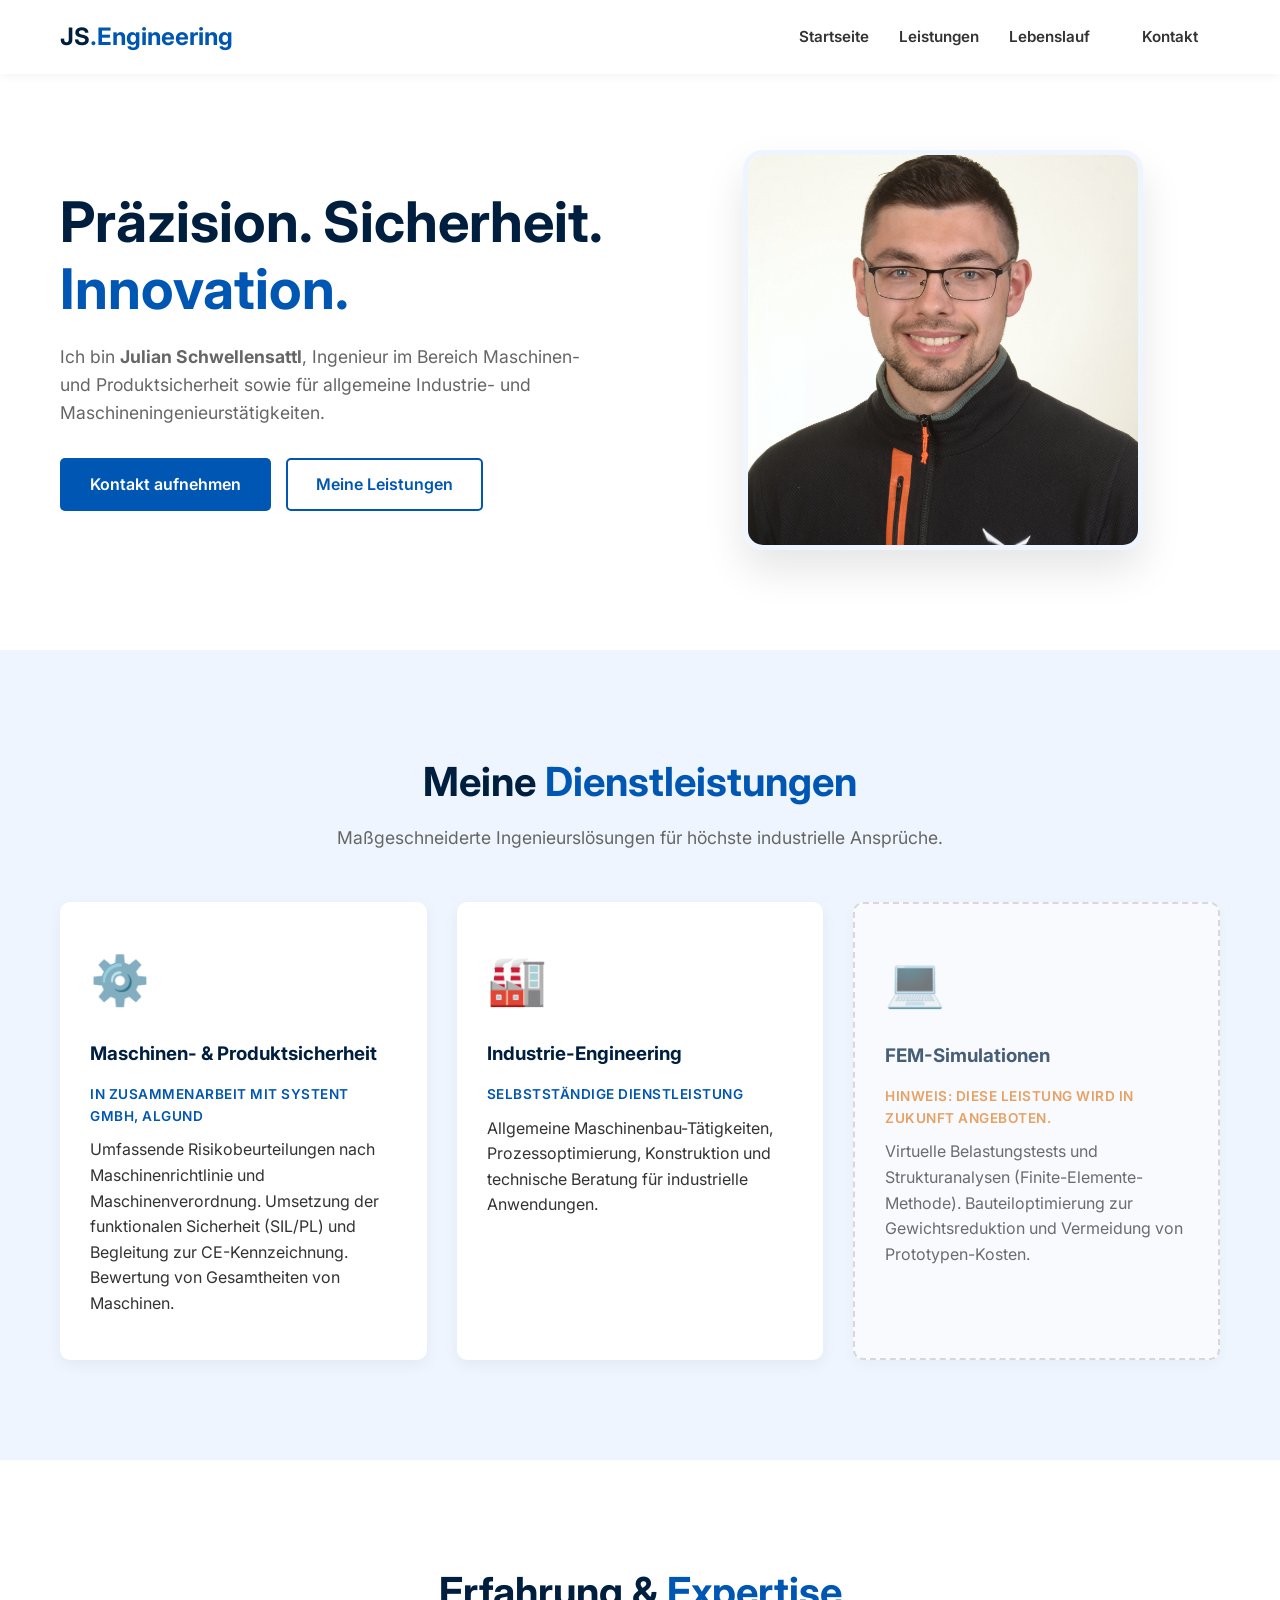
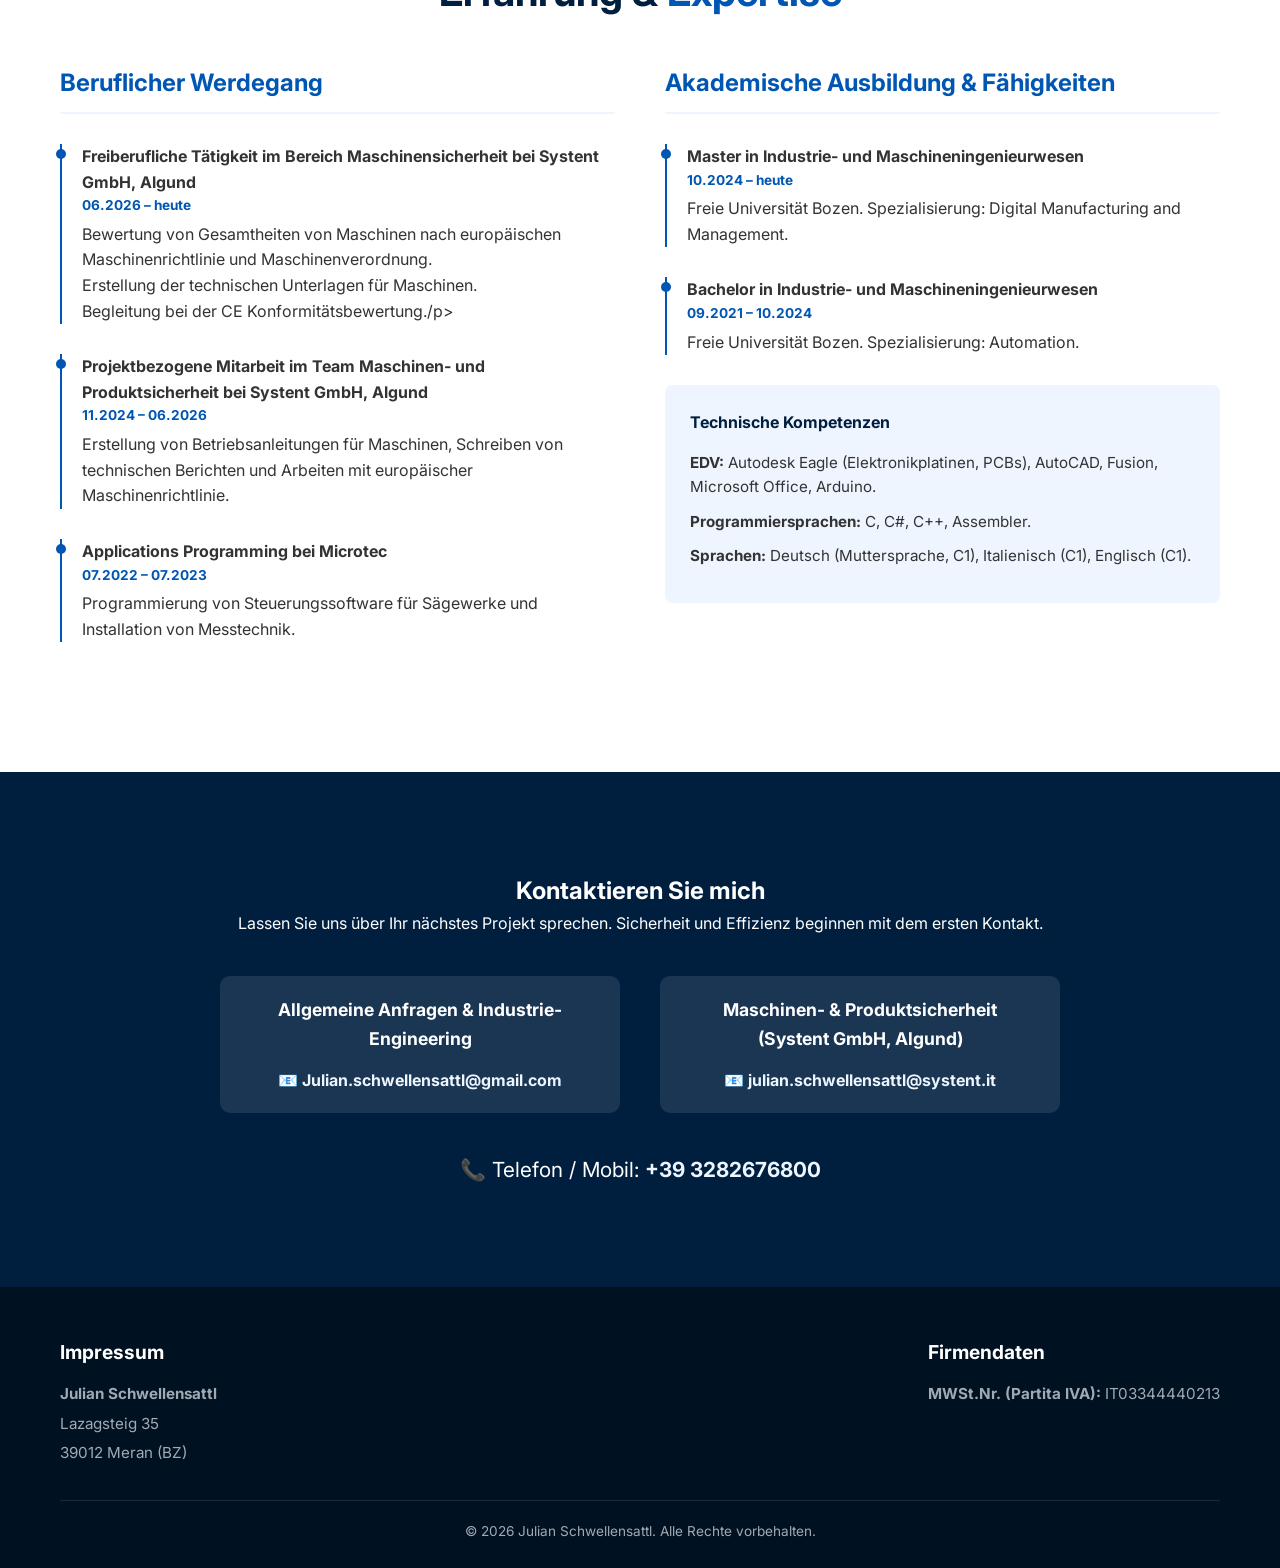
==== index.html @ 4b5c2caf "Update index.html" ====
<!DOCTYPE html>
<html lang="de">
<head>
    <meta charset="UTF-8">
    <meta name="viewport" content="width=device-width, initial-scale=1.0">
    
    <title>Julian Schwellensattl | Ingenieurbüro für Maschinensicherheit in Südtirol</title>
    <meta name="description" content="Freiberuflicher Ingenieur in Meran, Südtirol. Spezialisiert auf Maschinen- & Produktsicherheit, CE-Kennzeichnung, Risikobeurteilungen und Industrie-Engineering.">
    <meta name="keywords" content="Ingenieur, Maschinensicherheit, Produktsicherheit, CE-Kennzeichnung, Risikobeurteilung, Industrie-Engineering, Meran, Südtirol, Julian Schwellensattl, Systent">
    <meta name="author" content="Julian Schwellensattl">
    <meta name="robots" content="index, follow">

    <meta property="og:title" content="Julian Schwellensattl | Ingenieurbüro für Maschinensicherheit">
    <meta property="og:description" content="Spezialist für Maschinen- und Produktsicherheit in Meran. Begleitung zur CE-Kennzeichnung und Industrie-Engineering.">
    <meta property="og:type" content="website">
    <meta property="og:url" content="https://julianschwellensattl.github.io/">
    <meta property="og:image" content="https://julianschwellensattl.github.io/images/julian-schwellensattl-ingenieur-maschinensicherheit-meran.jpg">

    <link rel="stylesheet" href="style.css">
    <link href="https://fonts.googleapis.com/css2?family=Inter:wght@300;400;600;700&display=swap" rel="stylesheet">

    <script type="application/ld+json">
    {
      "@context": "https://schema.org",
      "@type": "ProfessionalService",
      "name": "Julian Schwellensattl - Ingenieurbüro",
      "image": "https://julianschwellensattl.github.io/images/julian-schwellensattl-ingenieur-maschinensicherheit-meran.jpg",
      "@id": "https://julianschwellensattl.github.io/",
      "url": "https://julianschwellensattl.github.io/",
      "telephone": "+393282676800",
      "address": {
        "@type": "PostalAddress",
        "streetAddress": "Lazagsteig 35",
        "addressLocality": "Meran",
        "postalCode": "39012",
        "addressRegion": "BZ",
        "addressCountry": "IT"
      },
      "geo": {
        "@type": "GeoCoordinates",
        "latitude": 46.6797,
        "longitude": 11.1595
      }
    }
    </script>
</head>
<body>

    <div class="loader-wrapper">
        <div class="loader"></div>
        <p class="loader-text">Systeme werden hochgefahren...</p>
    </div>

    <nav class="navbar">
        <div class="container nav-container">
            <div class="logo">JS<span>.Engineering</span></div>
            <ul class="nav-links">
                <li><a href="#home">Startseite</a></li>
                <li><a href="#services">Leistungen</a></li>
                <li><a href="#portfolio">Lebenslauf</a></li>
                <li><a href="#contact" class="btn btn-small">Kontakt</a></li>
            </ul>
        </div>
    </nav>

    <header id="home" class="hero">
        <div class="container hero-container">
            <div class="hero-content">
                <h1>Präzision. Sicherheit. <br><span class="highlight">Innovation.</span></h1>
                <p>Ich bin <strong>Julian Schwellensattl</strong>, Ingenieur im Bereich Maschinen- und Produktsicherheit sowie für allgemeine Industrie- und Maschineningenieurstätigkeiten.</p>
                <div class="hero-buttons">
                    <a href="#contact" class="btn btn-primary">Kontakt aufnehmen</a>
                    <a href="#services" class="btn btn-secondary">Meine Leistungen</a>
                </div>
            </div>
            <div class="hero-image">
                <img src="images/julian-schwellensattl-ingenieur-maschinensicherheit-meran.jpg" alt="Julian Schwellensattl - Ingenieur für Maschinensicherheit in Meran">
            </div>
        </div>
    </header>

    <section id="services" class="services section-padding bg-light">
        <div class="container">
            <h2 class="section-title">Meine <span>Dienstleistungen</span></h2>
            <p class="section-subtitle">Maßgeschneiderte Ingenieurslösungen für höchste industrielle Ansprüche.</p>
            
            <div class="grid-3">
                <div class="card">
                    <div class="card-icon">⚙️</div>
                    <h3>Maschinen- & Produktsicherheit</h3>
                    <p class="note">In Zusammenarbeit mit Systent GmbH, Algund</p>
                    <p>Umfassende Risikobeurteilungen nach Maschinenrichtlinie und Maschinenverordnung. Umsetzung der funktionalen Sicherheit (SIL/PL) und Begleitung zur CE-Kennzeichnung. Bewertung von Gesamtheiten von Maschinen.</p>
                </div>
                
                <div class="card">
                    <div class="card-icon">🏭</div>
                    <h3>Industrie-Engineering</h3>
                    <p class="note">Selbstständige Dienstleistung</p>
                    <p>Allgemeine Maschinenbau-Tätigkeiten, Prozessoptimierung, Konstruktion und technische Beratung für industrielle Anwendungen.</p>
                </div>

                <div class="card placeholder-card">
                    <div class="card-icon">💻</div>
                    <h3>FEM-Simulationen</h3>
                    <p class="note warning">Hinweis: Diese Leistung wird in Zukunft angeboten.</p>
                    <p>Virtuelle Belastungstests und Strukturanalysen (Finite-Elemente-Methode). Bauteiloptimierung zur Gewichtsreduktion und Vermeidung von Prototypen-Kosten.</p>
                </div>
            </div>
        </div>
    </section>

    <section id="portfolio" class="portfolio section-padding">
        <div class="container">
            <h2 class="section-title">Erfahrung & <span>Expertise</span></h2>
            
            <div class="cv-grid">
                <div class="cv-column">
                    <h3>Beruflicher Werdegang</h3>
                    <div class="timeline">
                        <div class="timeline-item">
                            <h4>Freiberufliche Tätigkeit im Bereich Maschinensicherheit bei Systent GmbH, Algund</h4>
                            <span class="date">06.2026 – heute</span>
                            <p>Bewertung von Gesamtheiten von Maschinen nach europäischen Maschinenrichtlinie und Maschinenverordnung.</p>
                            <p>Erstellung der technischen Unterlagen für Maschinen.</p>
                            <p>Begleitung bei der CE Konformitätsbewertung./p>
                        </div>
                        <div class="timeline-item">
                            <h4>Projektbezogene Mitarbeit im Team Maschinen- und Produktsicherheit bei Systent GmbH, Algund</h4>
                            <span class="date">11.2024 – 06.2026</span>
                            <p>Erstellung von Betriebsanleitungen für Maschinen, Schreiben von technischen Berichten und Arbeiten mit europäischer Maschinenrichtlinie.</p>
                        </div>
                        <div class="timeline-item">
                            <h4>Applications Programming bei Microtec</h4>
                            <span class="date">07.2022 – 07.2023</span>
                            <p>Programmierung von Steuerungssoftware für Sägewerke und Installation von Messtechnik.</p>
                        </div>
                    </div>
                </div>
                
                <div class="cv-column">
                    <h3>Akademische Ausbildung & Fähigkeiten</h3>
                    <div class="timeline">
                        <div class="timeline-item">
                            <h4>Master in Industrie- und Maschineningenieurwesen</h4>
                            <span class="date">10.2024 – heute</span>
                            <p>Freie Universität Bozen. Spezialisierung: Digital Manufacturing and Management.</p>
                        </div>
                        <div class="timeline-item">
                            <h4>Bachelor in Industrie- und Maschineningenieurwesen</h4>
                            <span class="date">09.2021 – 10.2024</span>
                            <p>Freie Universität Bozen. Spezialisierung: Automation.</p>
                        </div>
                    </div>
                    <div class="skills-box">
                        <h4>Technische Kompetenzen</h4>
                        <ul>
                            <li><strong>EDV:</strong> Autodesk Eagle (Elektronikplatinen, PCBs), AutoCAD, Fusion, Microsoft Office, Arduino.</li>
                            <li><strong>Programmiersprachen:</strong> C, C#, C++, Assembler.</li>
                            <li><strong>Sprachen:</strong> Deutsch (Muttersprache, C1), Italienisch (C1), Englisch (C1).</li>
                        </ul>
                    </div>
                </div>
            </div>
        </div>
    </section>

    <section id="contact" class="contact section-padding bg-dark">
        <div class="container text-center">
            <h2>Kontaktieren Sie mich</h2>
            <p>Lassen Sie uns über Ihr nächstes Projekt sprechen. Sicherheit und Effizienz beginnen mit dem ersten Kontakt.</p>
            <div class="contact-grid">
                <div class="contact-box">
                    <h3>Allgemeine Anfragen & Industrie-Engineering</h3>
                    <p>📧 <a href="mailto:Julian.schwellensattl@gmail.com" class="contact-link">Julian.schwellensattl@gmail.com</a></p>
                </div>
                <div class="contact-box">
                    <h3>Maschinen- & Produktsicherheit (Systent GmbH, Algund)</h3>
                    <p>📧 <a href="mailto:julian.schwellensattl@systent.it" class="contact-link">julian.schwellensattl@systent.it</a></p>
                </div>
            </div>
            <div class="contact-phone">
                <p>📞 Telefon / Mobil: <a href="tel:+393282676800" class="contact-link">+39 3282676800</a></p>
            </div>
        </div>
    </section>

    <footer class="footer">
        <div class="container">
            <div class="footer-grid">
                <div class="impressum">
                    <h3>Impressum</h3>
                    <p><strong>Julian Schwellensattl</strong></p>
                    <p>Lazagsteig 35</p>
                    <p>39012 Meran (BZ)</p>
                </div>
                <div class="firmendaten">
                    <h3>Firmendaten</h3>
                    <p><strong>MWSt.Nr. (Partita IVA):</strong> IT03344440213</p>
                </div>
            </div>
            <div class="footer-bottom">
                <p>&copy; 2026 Julian Schwellensattl. Alle Rechte vorbehalten.</p>
            </div>
        </div>
    </footer>

</body>
</html>
---- style.css ----
/* ================= VARIABLES & RESET ================= */
:root {
    --primary-blue: #0056b3;
    --light-blue: #eef5ff;
    --accent-blue: #3388ff;
    --dark-blue: #001f3f;
    --text-main: #333333;
    --text-light: #666666;
    --bg-white: #ffffff;
    --transition: all 0.3s ease;
}

* {
    margin: 0;
    padding: 0;
    box-sizing: border-box;
    font-family: 'Inter', sans-serif;
    scroll-behavior: smooth;
}

body {
    color: var(--text-main);
    line-height: 1.6;
    overflow-x: hidden;
}

/* ================= LOADER (Lade-Effekt) ================= */
.loader-wrapper {
    position: fixed;
    top: 0;
    left: 0;
    width: 100vw;
    height: 100vh;
    background-color: var(--primary-blue);
    display: flex;
    flex-direction: column;
    justify-content: center;
    align-items: center;
    z-index: 9999;
    animation: fadeOut 1s ease-in-out 1.5s forwards;
}

.loader {
    border: 5px solid rgba(255, 255, 255, 0.3);
    border-top: 5px solid #fff;
    border-radius: 50%;
    width: 50px;
    height: 50px;
    animation: spin 1s linear infinite;
}

.loader-text {
    color: #fff;
    margin-top: 15px;
    font-weight: 300;
    letter-spacing: 1px;
}

@keyframes spin {
    0% { transform: rotate(0deg); }
    100% { transform: rotate(360deg); }
}

@keyframes fadeOut {
    100% { opacity: 0; visibility: hidden; }
}

/* ================= TYPOGRAPHY & LAYOUT ================= */
.container {
    max-width: 1200px;
    margin: 0 auto;
    padding: 0 20px;
}

.section-padding {
    padding: 100px 0;
}

.section-title {
    font-size: 2.5rem;
    text-align: center;
    margin-bottom: 10px;
    color: var(--dark-blue);
}

.section-title span {
    color: var(--primary-blue);
}

.section-subtitle {
    text-align: center;
    color: var(--text-light);
    margin-bottom: 50px;
    font-size: 1.1rem;
}

.bg-light { background-color: var(--light-blue); }
.bg-dark { background-color: var(--dark-blue); color: #fff; }
.bg-dark h2 { color: #fff; }
.text-center { text-align: center; }
.mt-1 { margin-top: 1rem; }

/* ================= BUTTONS ================= */
.btn {
    display: inline-block;
    padding: 12px 28px;
    border-radius: 5px;
    text-decoration: none;
    font-weight: 600;
    transition: var(--transition);
    cursor: pointer;
    border: 2px solid transparent;
}

.btn-small { padding: 8px 20px; }

.btn-primary {
    background-color: var(--primary-blue);
    color: var(--bg-white);
}

.btn-primary:hover {
    background-color: var(--accent-blue);
    transform: translateY(-2px);
    box-shadow: 0 4px 10px rgba(0, 86, 179, 0.3);
}

.btn-secondary {
    background-color: transparent;
    color: var(--primary-blue);
    border-color: var(--primary-blue);
}

.btn-secondary:hover {
    background-color: var(--primary-blue);
    color: var(--bg-white);
}

/* ================= NAVIGATION ================= */
.navbar {
    position: fixed;
    top: 0;
    width: 100%;
    background: rgba(255, 255, 255, 0.95);
    backdrop-filter: blur(5px);
    box-shadow: 0 2px 10px rgba(0,0,0,0.05);
    z-index: 1000;
    padding: 15px 0;
}

.nav-container {
    display: flex;
    justify-content: space-between;
    align-items: center;
}

.logo {
    font-size: 1.5rem;
    font-weight: 700;
    color: var(--dark-blue);
}

.logo span { color: var(--primary-blue); }

.nav-links {
    display: flex;
    list-style: none;
    align-items: center;
}

.nav-links li { margin-left: 30px; }

.nav-links a {
    text-decoration: none;
    color: var(--text-main);
    font-weight: 600;
    font-size: 0.95rem;
    transition: var(--transition);
}

.nav-links a:hover { color: var(--primary-blue); }

/* ================= HERO SECTION ================= */
.hero {
    padding-top: 150px;
    padding-bottom: 100px;
}

.hero-container {
    display: flex;
    align-items: center;
    justify-content: space-between;
    gap: 50px;
}

.hero-content {
    flex: 1;
}

.hero-content h1 {
    font-size: 3.5rem;
    line-height: 1.2;
    margin-bottom: 20px;
    color: var(--dark-blue);
}

.highlight { color: var(--primary-blue); }

.hero-content p {
    font-size: 1.1rem;
    color: var(--text-light);
    margin-bottom: 30px;
}

.hero-buttons {
    display: flex;
    gap: 15px;
}

.hero-image {
    flex: 1;
    display: flex;
    justify-content: center;
}

.hero-image img {
    max-width: 100%;
    width: 400px;
    height: 400px;
    object-fit: cover;
    border-radius: 20px;
    box-shadow: 0 20px 40px rgba(0,0,0,0.1);
    border: 5px solid var(--light-blue);
}

/* ================= SERVICES ================= */
.grid-3 {
    display: grid;
    grid-template-columns: repeat(3, 1fr);
    gap: 30px;
}

.card {
    background: var(--bg-white);
    padding: 40px 30px;
    border-radius: 10px;
    box-shadow: 0 5px 15px rgba(0,0,0,0.05);
    transition: var(--transition);
    border-bottom: 3px solid transparent;
}

.card:hover {
    transform: translateY(-10px);
    border-bottom: 3px solid var(--primary-blue);
    box-shadow: 0 15px 30px rgba(0,86,179,0.1);
}

.card-icon {
    font-size: 3rem;
    margin-bottom: 20px;
}

.card h3 {
    margin-bottom: 15px;
    color: var(--dark-blue);
}

/* ================= CV & PORTFOLIO ================= */
.cv-grid {
    display: grid;
    grid-template-columns: 1fr 1fr;
    gap: 50px;
    margin-top: 40px;
}

.cv-column h3 {
    margin-bottom: 30px;
    font-size: 1.5rem;
    color: var(--primary-blue);
    border-bottom: 2px solid var(--light-blue);
    padding-bottom: 10px;
}

.timeline-item {
    position: relative;
    padding-left: 20px;
    margin-bottom: 30px;
    border-left: 2px solid var(--primary-blue);
}

.timeline-item::before {
    content: '';
    position: absolute;
    left: -6px;
    top: 5px;
    width: 10px;
    height: 10px;
    background: var(--primary-blue);
    border-radius: 50%;
}

.date {
    display: block;
    font-size: 0.85rem;
    color: var(--primary-blue);
    margin-bottom: 5px;
    font-weight: bold;
}

.project-item {
    background: var(--light-blue);
    padding: 20px;
    border-radius: 8px;
    margin-bottom: 20px;
}

.project-item h4 {
    margin-bottom: 10px;
    color: var(--dark-blue);
}

/* ================= CONTACT ================= */
.contact-info {
    margin: 30px 0;
    font-size: 1.2rem;
    color: #ddd;
}

/* ================= FOOTER ================= */
footer {
    background: #001122;
    color: #888;
    padding: 20px 0;
    font-size: 0.9rem;
}

footer a {
    color: #888;
    text-decoration: none;
}

footer a:hover {
    color: #fff;
}

/* ================= RESPONSIVE ================= */
@media (max-width: 900px) {
    .hero-container, .cv-grid {
        flex-direction: column;
        grid-template-columns: 1fr;
    }
    .grid-3 {
        grid-template-columns: 1fr;
    }
    .nav-links {
        display: none; /* Für Mobile bräuchte man hier ein Hamburger-Menü */
    }
    .hero {
        text-align: center;
    }
    .hero-buttons {
        justify-content: center;
    }
}

/* ================= ERGÄNZUNGEN ================= */

/* Hinweise und Platzhalter */
.note {
    font-size: 0.85rem;
    font-weight: 600;
    color: var(--primary-blue);
    margin-bottom: 10px;
    text-transform: uppercase;
    letter-spacing: 0.5px;
}

.warning {
    color: #e67e22;
}

.placeholder-card {
    opacity: 0.7;
    background-color: #fdfdfd;
    border: 2px dashed #ccc;
}

.placeholder-card:hover {
    transform: none;
    box-shadow: none;
    border-color: #e67e22;
}

/* Skills Box im CV */
.skills-box {
    background: var(--light-blue);
    padding: 25px;
    border-radius: 8px;
    margin-top: 30px;
}

.skills-box h4 {
    color: var(--dark-blue);
    margin-bottom: 15px;
}

.skills-box ul {
    list-style-type: none;
}

.skills-box li {
    margin-bottom: 10px;
    font-size: 0.95rem;
}

/* Kontakt Grid */
.contact-grid {
    display: flex;
    justify-content: center;
    gap: 40px;
    margin: 40px 0;
    flex-wrap: wrap;
}

.contact-box {
    background: rgba(255, 255, 255, 0.1);
    padding: 20px 30px;
    border-radius: 10px;
    flex: 1;
    min-width: 250px;
    max-width: 400px;
}

.contact-box h3 {
    font-size: 1.1rem;
    margin-bottom: 15px;
    color: #fff;
}

.contact-link {
    color: var(--light-blue);
    text-decoration: none;
    font-weight: bold;
}

.contact-link:hover {
    color: #fff;
    text-decoration: underline;
}

.contact-phone {
    font-size: 1.3rem;
    margin-top: 20px;
}

/* Impressum & Footer Update */
.footer {
    background: #001122;
    color: #a0aab2;
    padding: 50px 0 20px 0;
    font-size: 0.95rem;
}

.footer-grid {
    display: flex;
    justify-content: space-between;
    border-bottom: 1px solid #1a2a3a;
    padding-bottom: 30px;
    margin-bottom: 20px;
    flex-wrap: wrap;
    gap: 30px;
}

.impressum h3, .firmendaten h3 {
    color: #ffffff;
    margin-bottom: 15px;
    font-size: 1.2rem;
}

.footer p {
    margin-bottom: 5px;
}

.footer-bottom {
    text-align: center;
    font-size: 0.85rem;
}

@media (max-width: 768px) {
    .contact-grid, .footer-grid {
        flex-direction: column;
        align-items: center;
        text-align: center;
    }
}
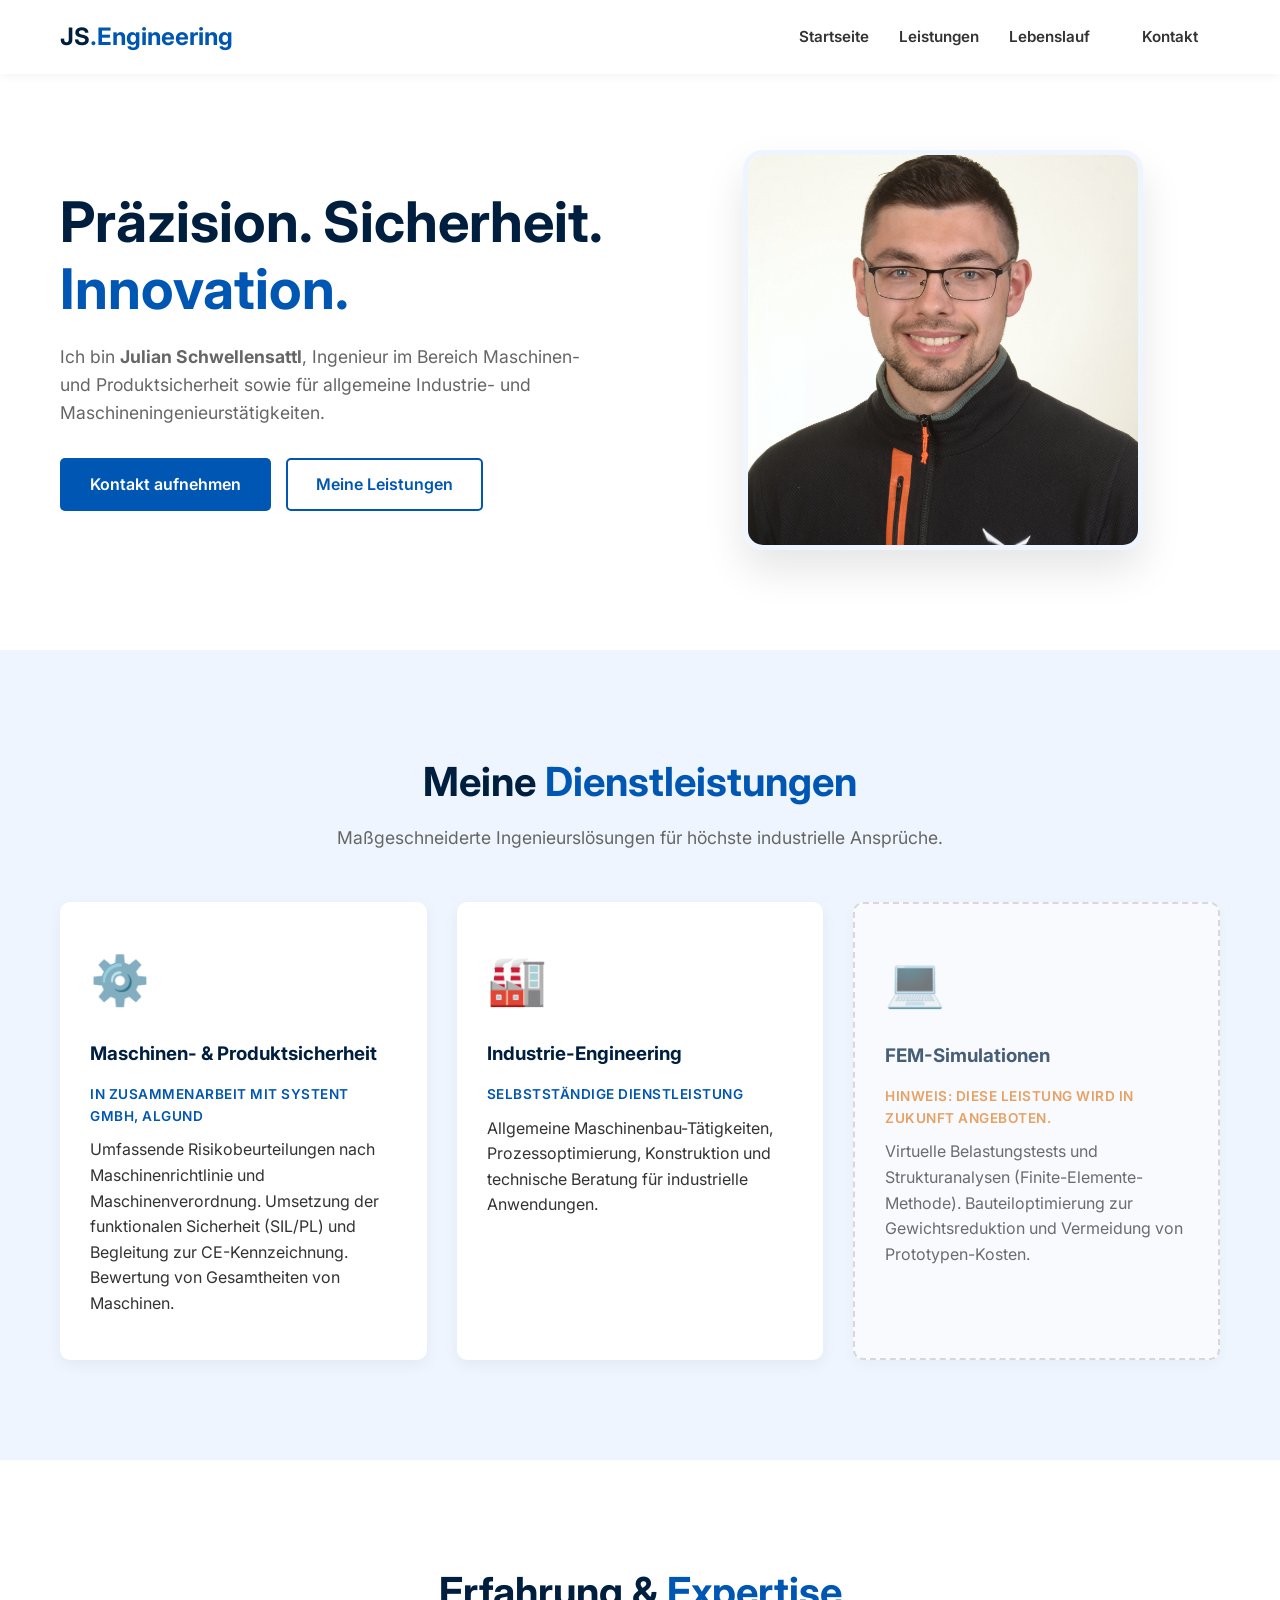
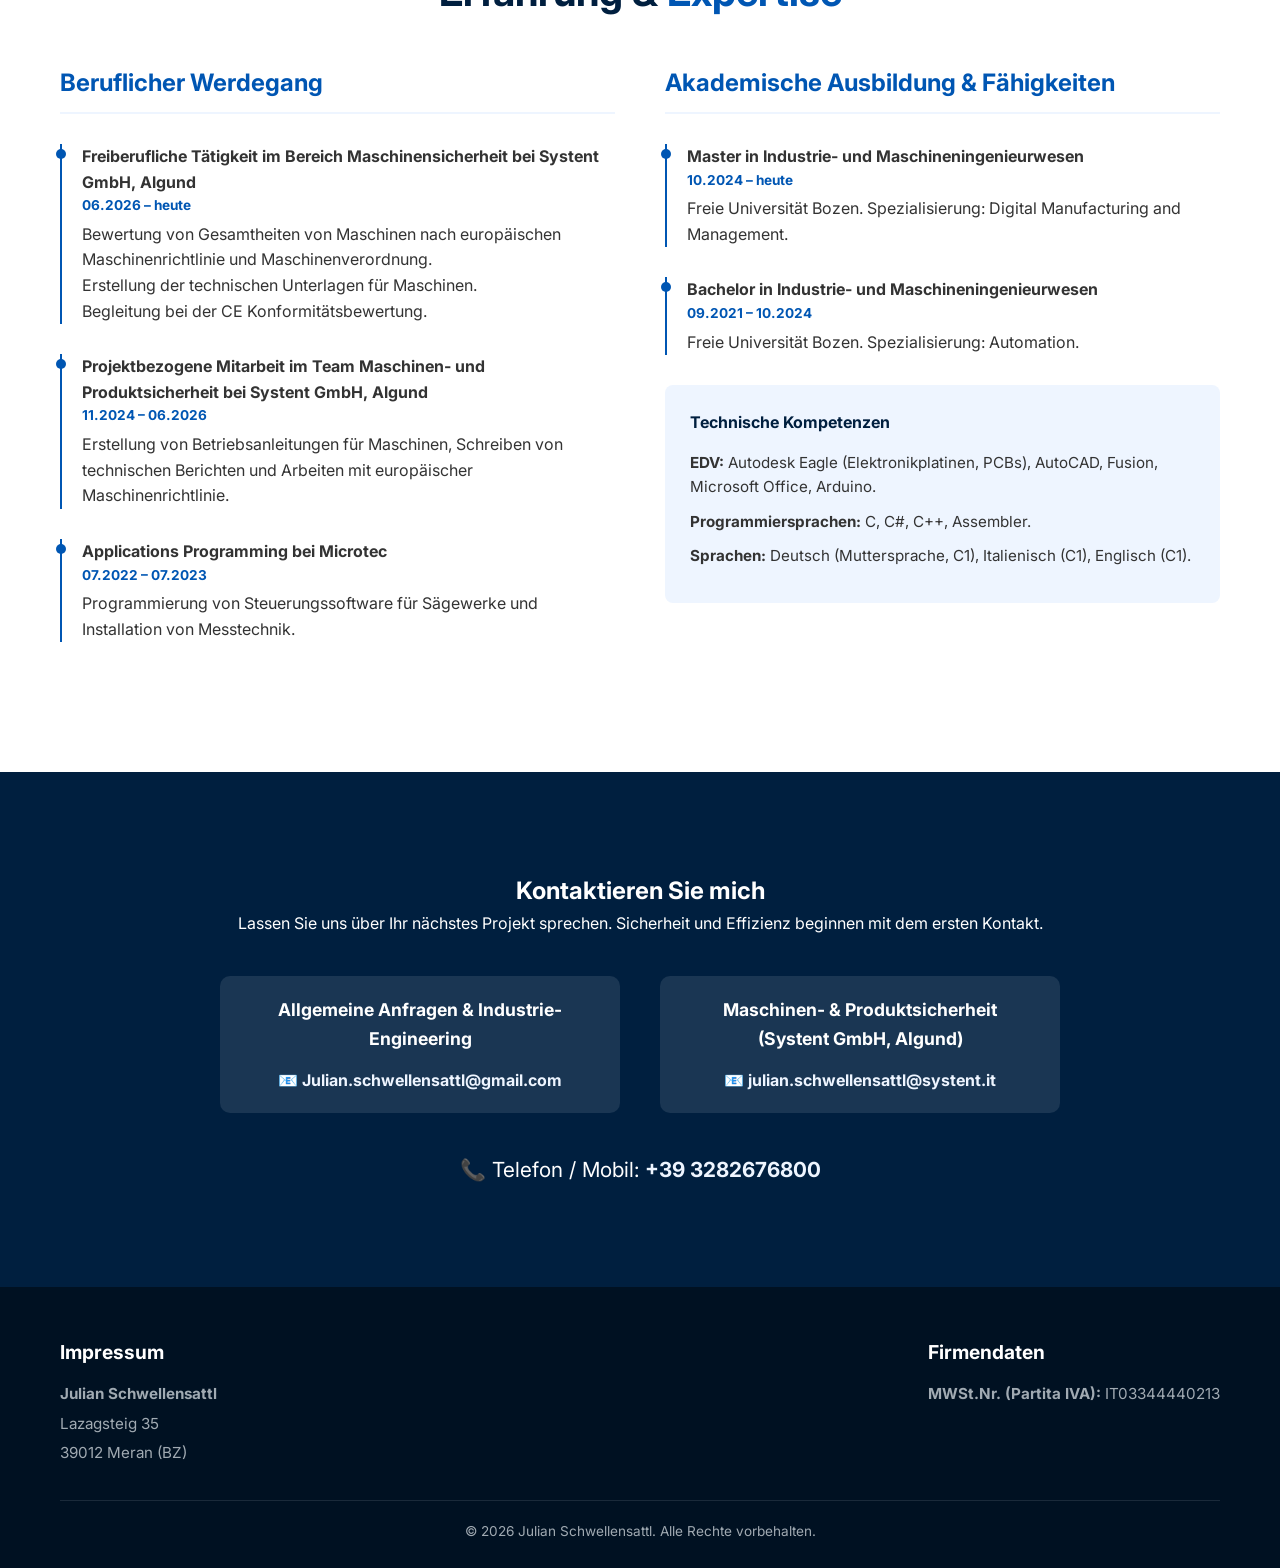
==== commit 80b95ee0: "Update index.html" ====
--- a/index.html
+++ b/index.html
@@ -122,7 +122,7 @@
                             <span class="date">06.2026 – heute</span>
                             <p>Bewertung von Gesamtheiten von Maschinen nach europäischen Maschinenrichtlinie und Maschinenverordnung.</p>
                             <p>Erstellung der technischen Unterlagen für Maschinen.</p>
-                            <p>Begleitung bei der CE Konformitätsbewertung./p>
+                            <p>Begleitung bei der CE Konformitätsbewertung.</p>
                         </div>
                         <div class="timeline-item">
                             <h4>Projektbezogene Mitarbeit im Team Maschinen- und Produktsicherheit bei Systent GmbH, Algund</h4>
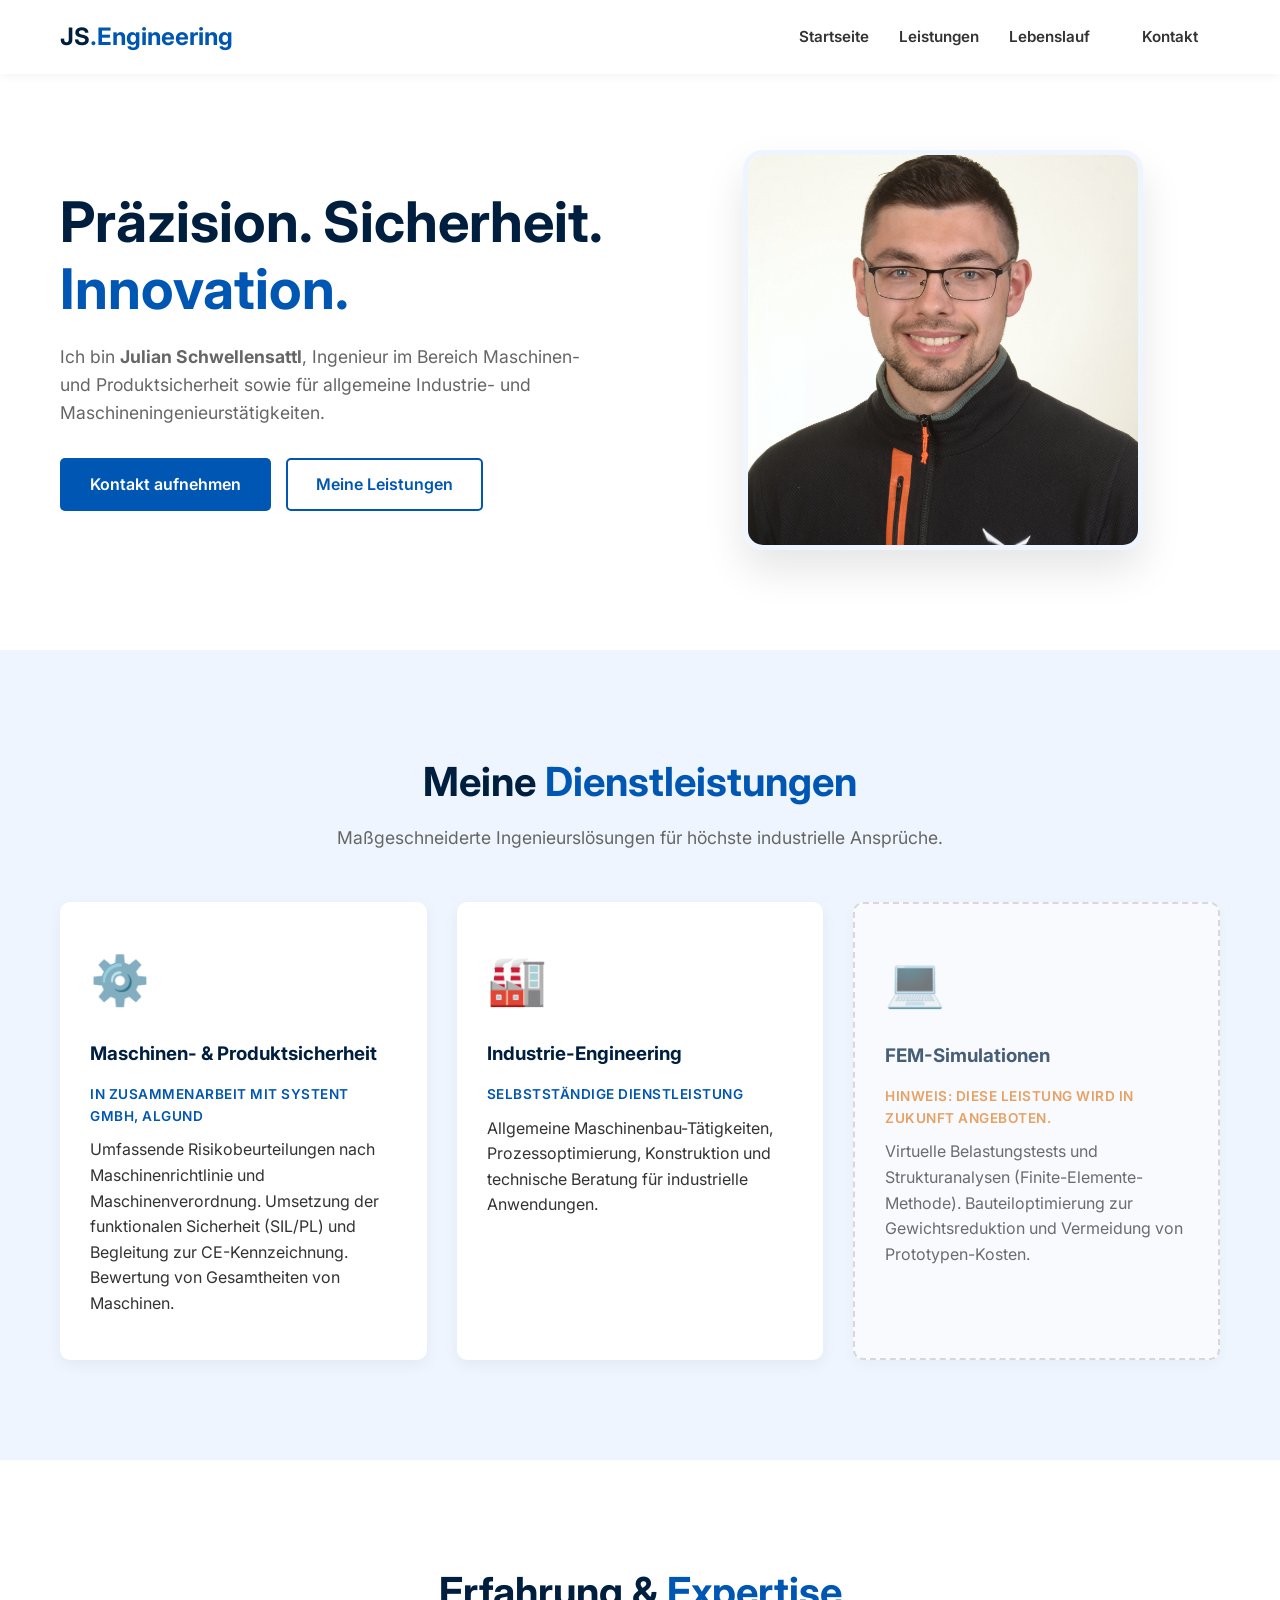
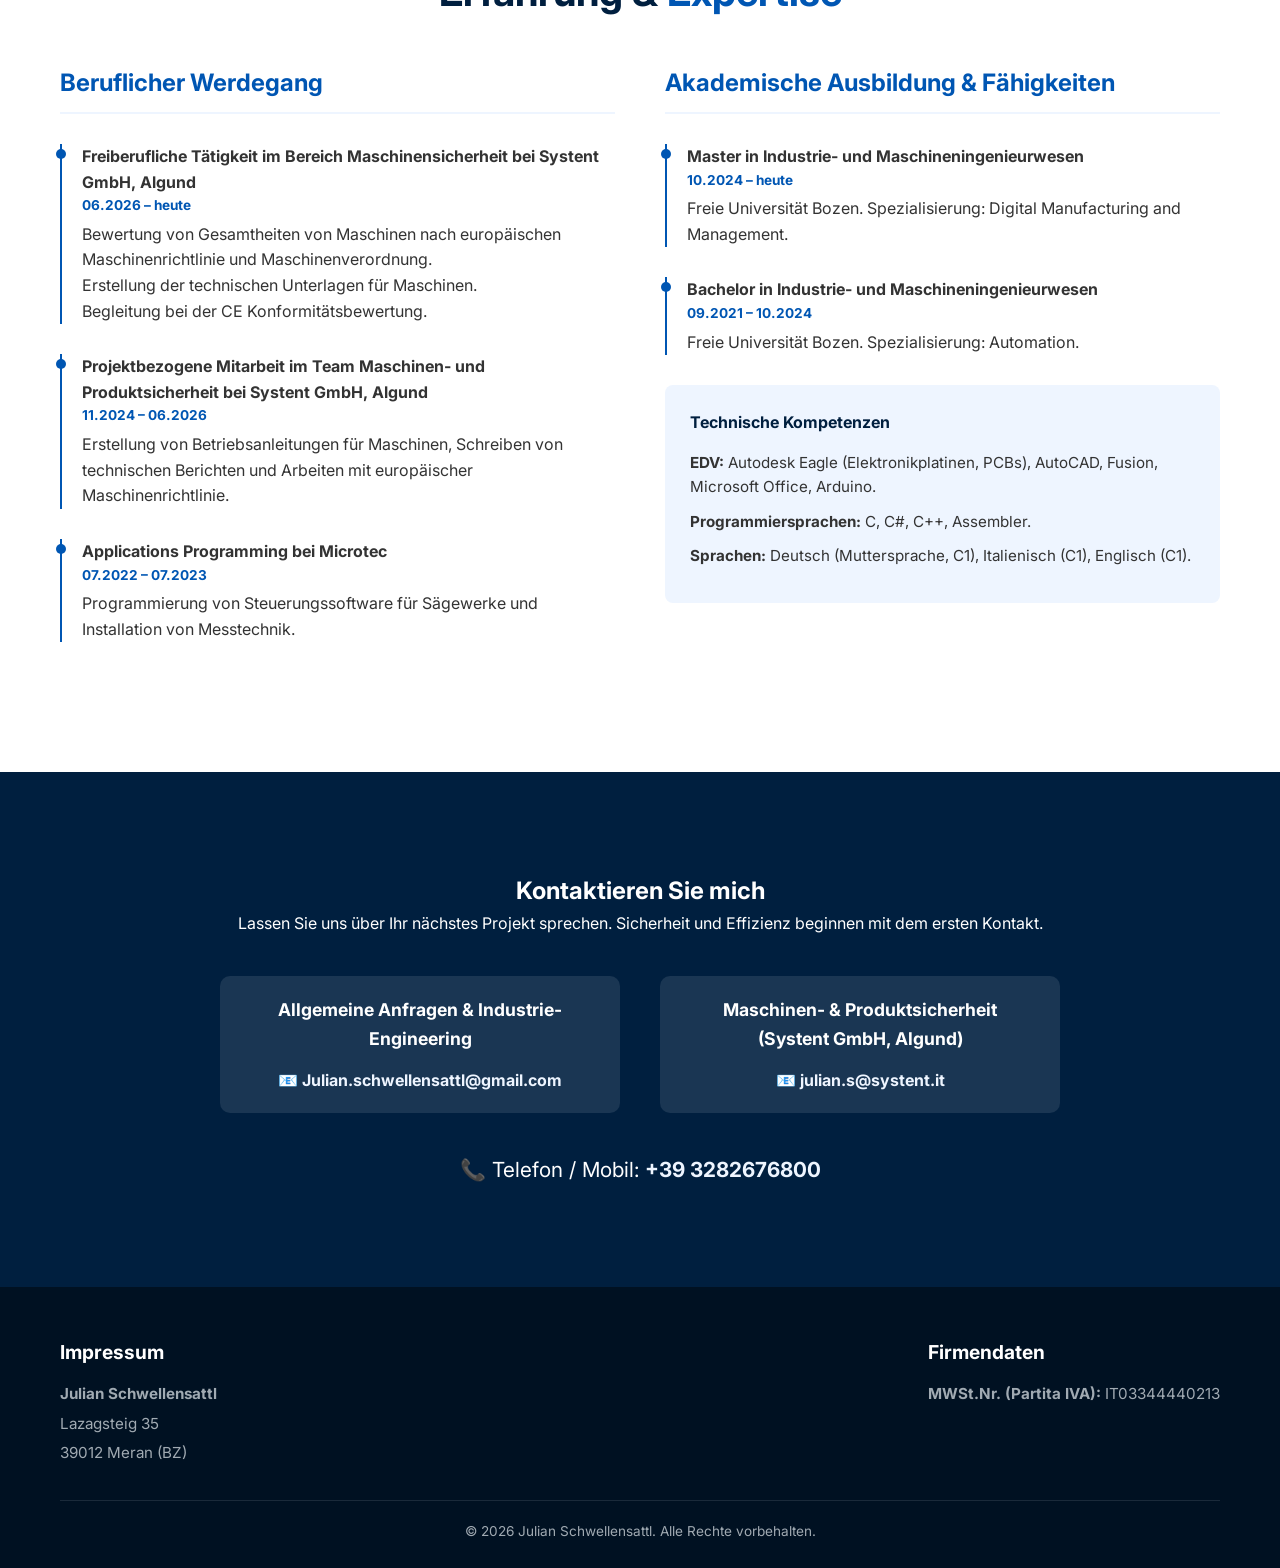
==== commit 029beb1c: "Update index.html" ====
--- a/index.html
+++ b/index.html
@@ -1,6 +1,7 @@
 <!DOCTYPE html>
 <html lang="de">
 <head>
+	<meta name="google-site-verification" content="HLD8cy2vvzONBcl6k59KqzrnBDxmYVXYlsPNJVeZzLU" />
     <meta charset="UTF-8">
     <meta name="viewport" content="width=device-width, initial-scale=1.0">
     
@@ -175,7 +176,7 @@
                 </div>
                 <div class="contact-box">
                     <h3>Maschinen- & Produktsicherheit (Systent GmbH, Algund)</h3>
-                    <p>📧 <a href="mailto:julian.schwellensattl@systent.it" class="contact-link">julian.schwellensattl@systent.it</a></p>
+                    <p>📧 <a href="mailto:julian.schwellensattl@systent.it" class="contact-link">julian.s@systent.it</a></p>
                 </div>
             </div>
             <div class="contact-phone">
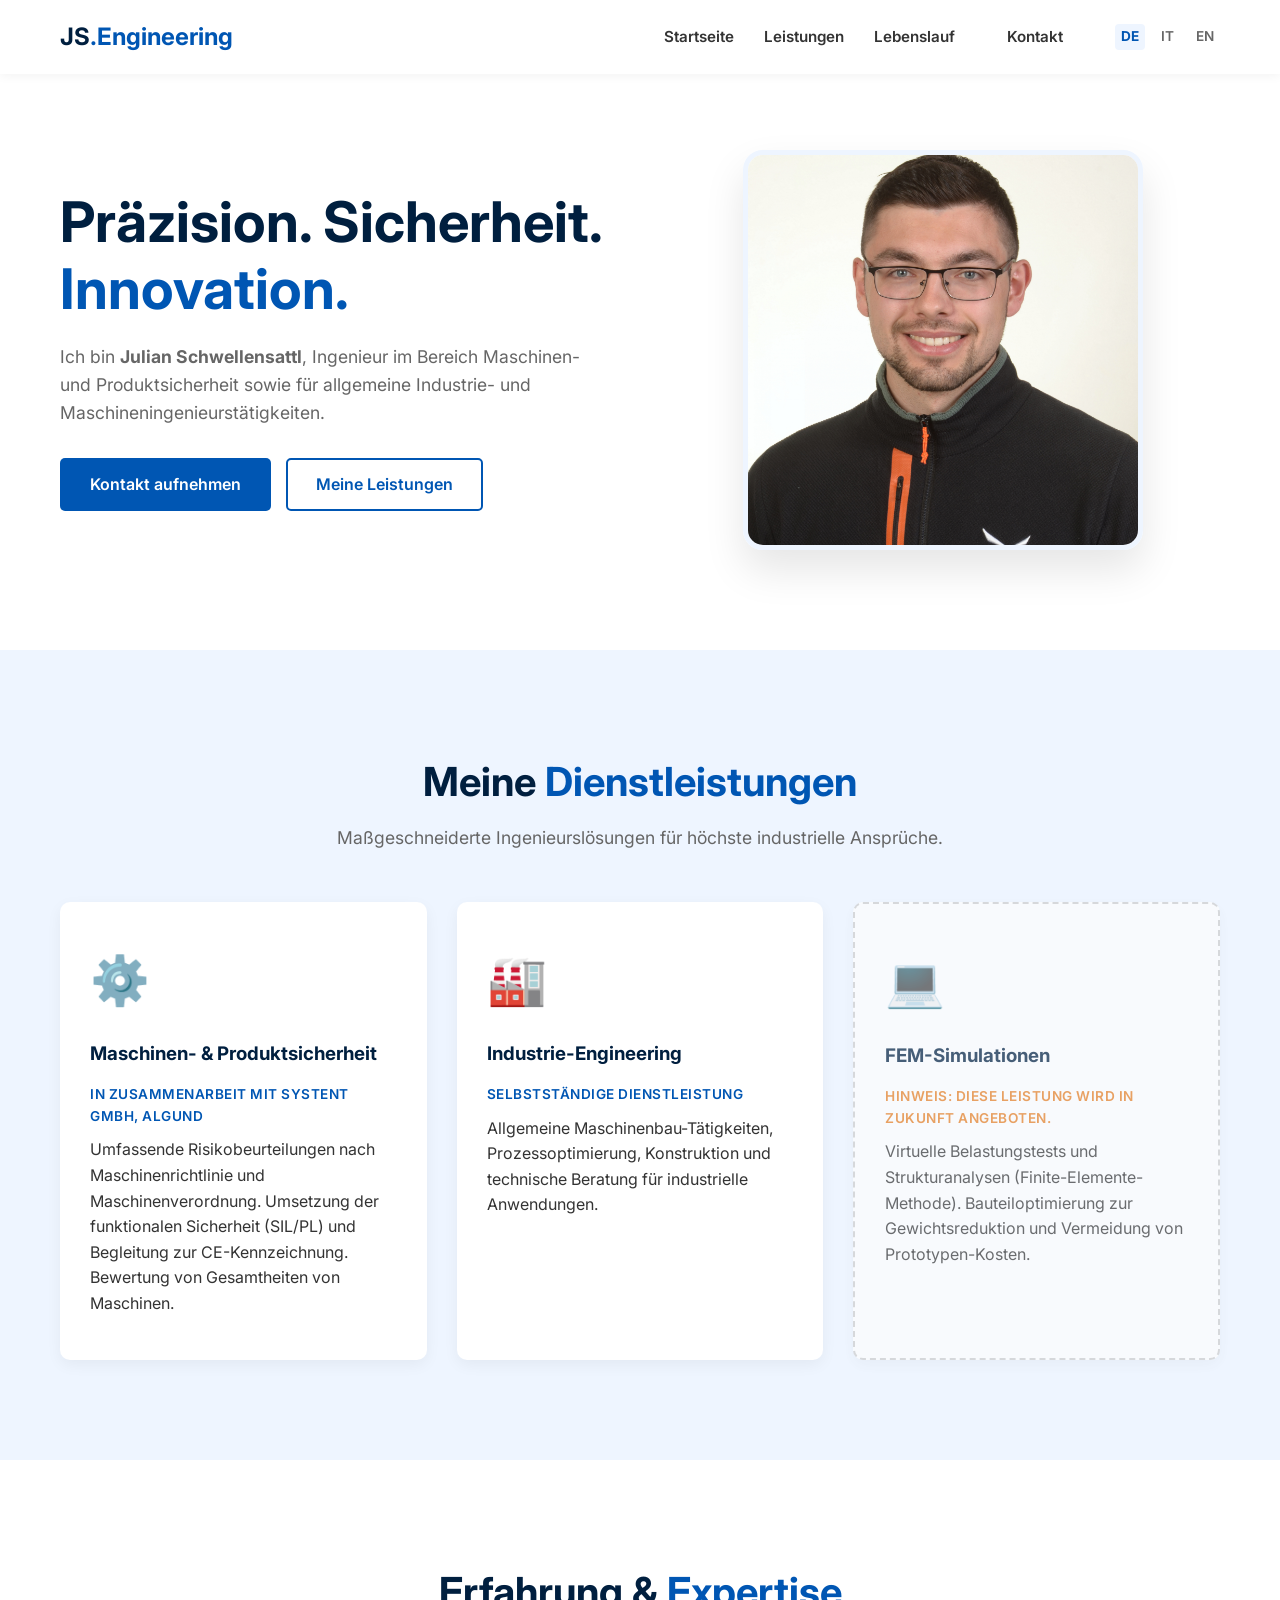
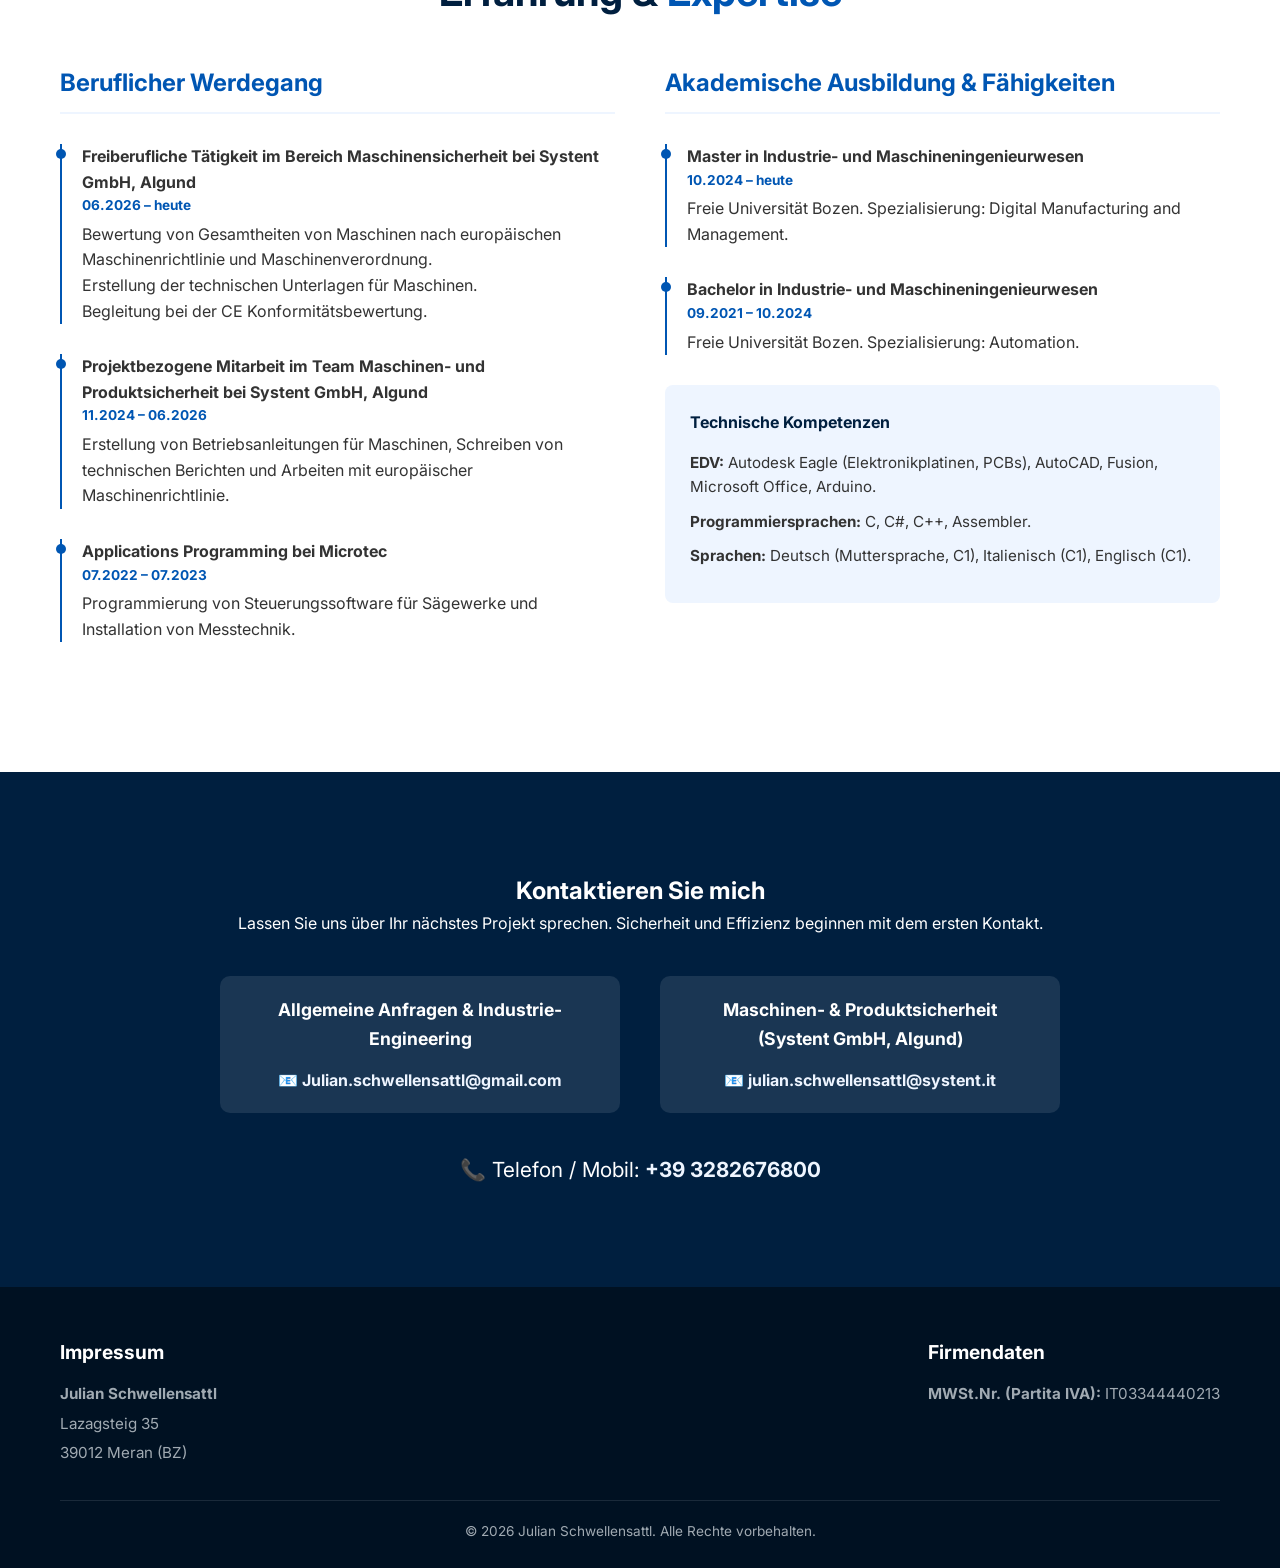
==== commit 7d9970c8: "feat: implement multi-language support by adding English and Italian site versions and a navigation " ====
--- a/index.html
+++ b/index.html
@@ -55,12 +55,19 @@
     <nav class="navbar">
         <div class="container nav-container">
             <div class="logo">JS<span>.Engineering</span></div>
-            <ul class="nav-links">
-                <li><a href="#home">Startseite</a></li>
-                <li><a href="#services">Leistungen</a></li>
-                <li><a href="#portfolio">Lebenslauf</a></li>
-                <li><a href="#contact" class="btn btn-small">Kontakt</a></li>
-            </ul>
+            <div class="nav-right">
+                <ul class="nav-links">
+                    <li><a href="#home">Startseite</a></li>
+                    <li><a href="#services">Leistungen</a></li>
+                    <li><a href="#portfolio">Lebenslauf</a></li>
+                    <li><a href="#contact" class="btn btn-small">Kontakt</a></li>
+                </ul>
+                <div class="lang-switch">
+                    <a href="index.html" class="active">DE</a>
+                    <a href="index-it.html">IT</a>
+                    <a href="index-en.html">EN</a>
+                </div>
+            </div>
         </div>
     </nav>
 
@@ -176,7 +183,7 @@
                 </div>
                 <div class="contact-box">
                     <h3>Maschinen- & Produktsicherheit (Systent GmbH, Algund)</h3>
-                    <p>📧 <a href="mailto:julian.schwellensattl@systent.it" class="contact-link">julian.s@systent.it</a></p>
+                    <p>📧 <a href="mailto:julian.schwellensattl@systent.it" class="contact-link">julian.schwellensattl@systent.it</a></p>
                 </div>
             </div>
             <div class="contact-phone">
--- a/style.css
+++ b/style.css
@@ -179,6 +179,39 @@
 }
 
 .nav-links a:hover { color: var(--primary-blue); }
+
+.nav-right {
+    display: flex;
+    align-items: center;
+    gap: 30px;
+}
+
+.lang-switch {
+    display: flex;
+    gap: 10px;
+    align-items: center;
+}
+
+.lang-switch a {
+    text-decoration: none;
+    color: var(--text-light);
+    font-size: 0.85rem;
+    font-weight: 600;
+    padding: 2px 6px;
+    border-radius: 4px;
+    transition: var(--transition);
+}
+
+.lang-switch a:hover {
+    color: var(--primary-blue);
+    background-color: var(--light-blue);
+}
+
+.lang-switch a.active {
+    color: var(--primary-blue);
+    background-color: var(--light-blue);
+    font-weight: 700;
+}
 
 /* ================= HERO SECTION ================= */
 .hero {
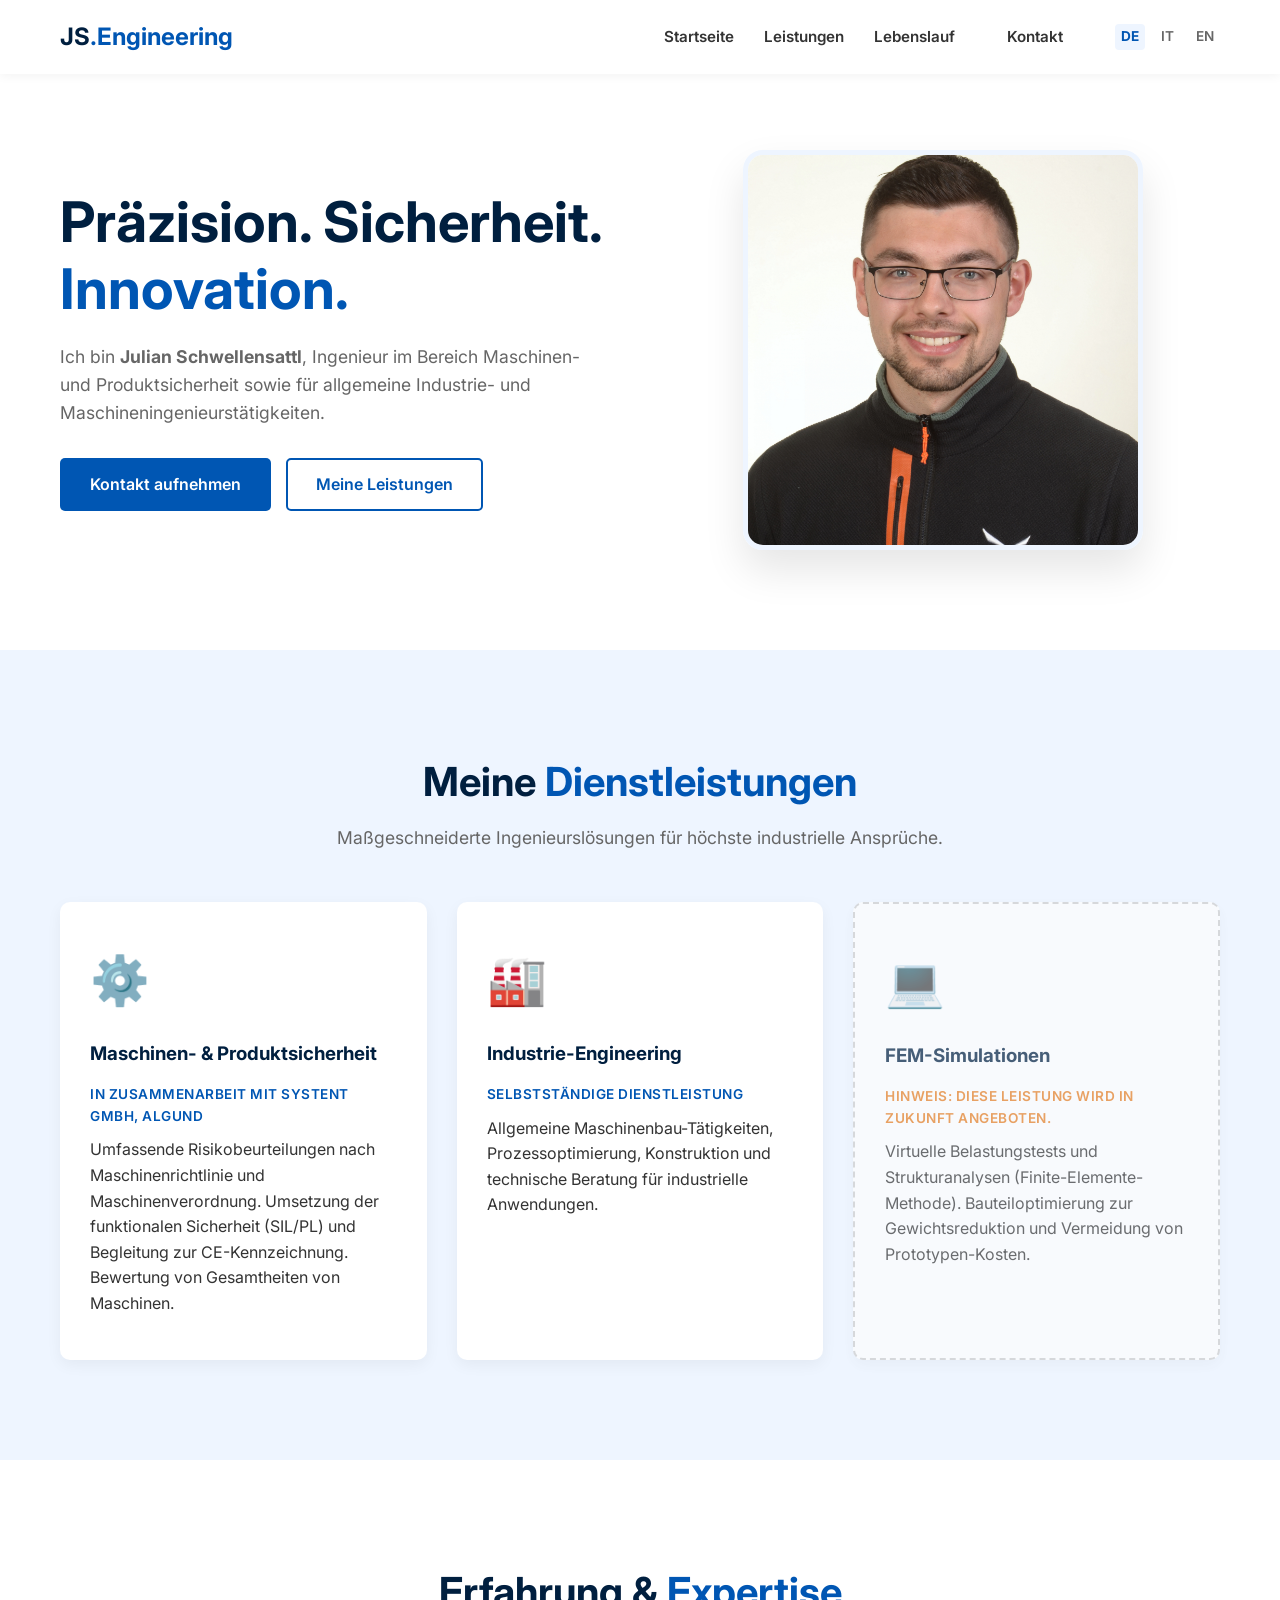
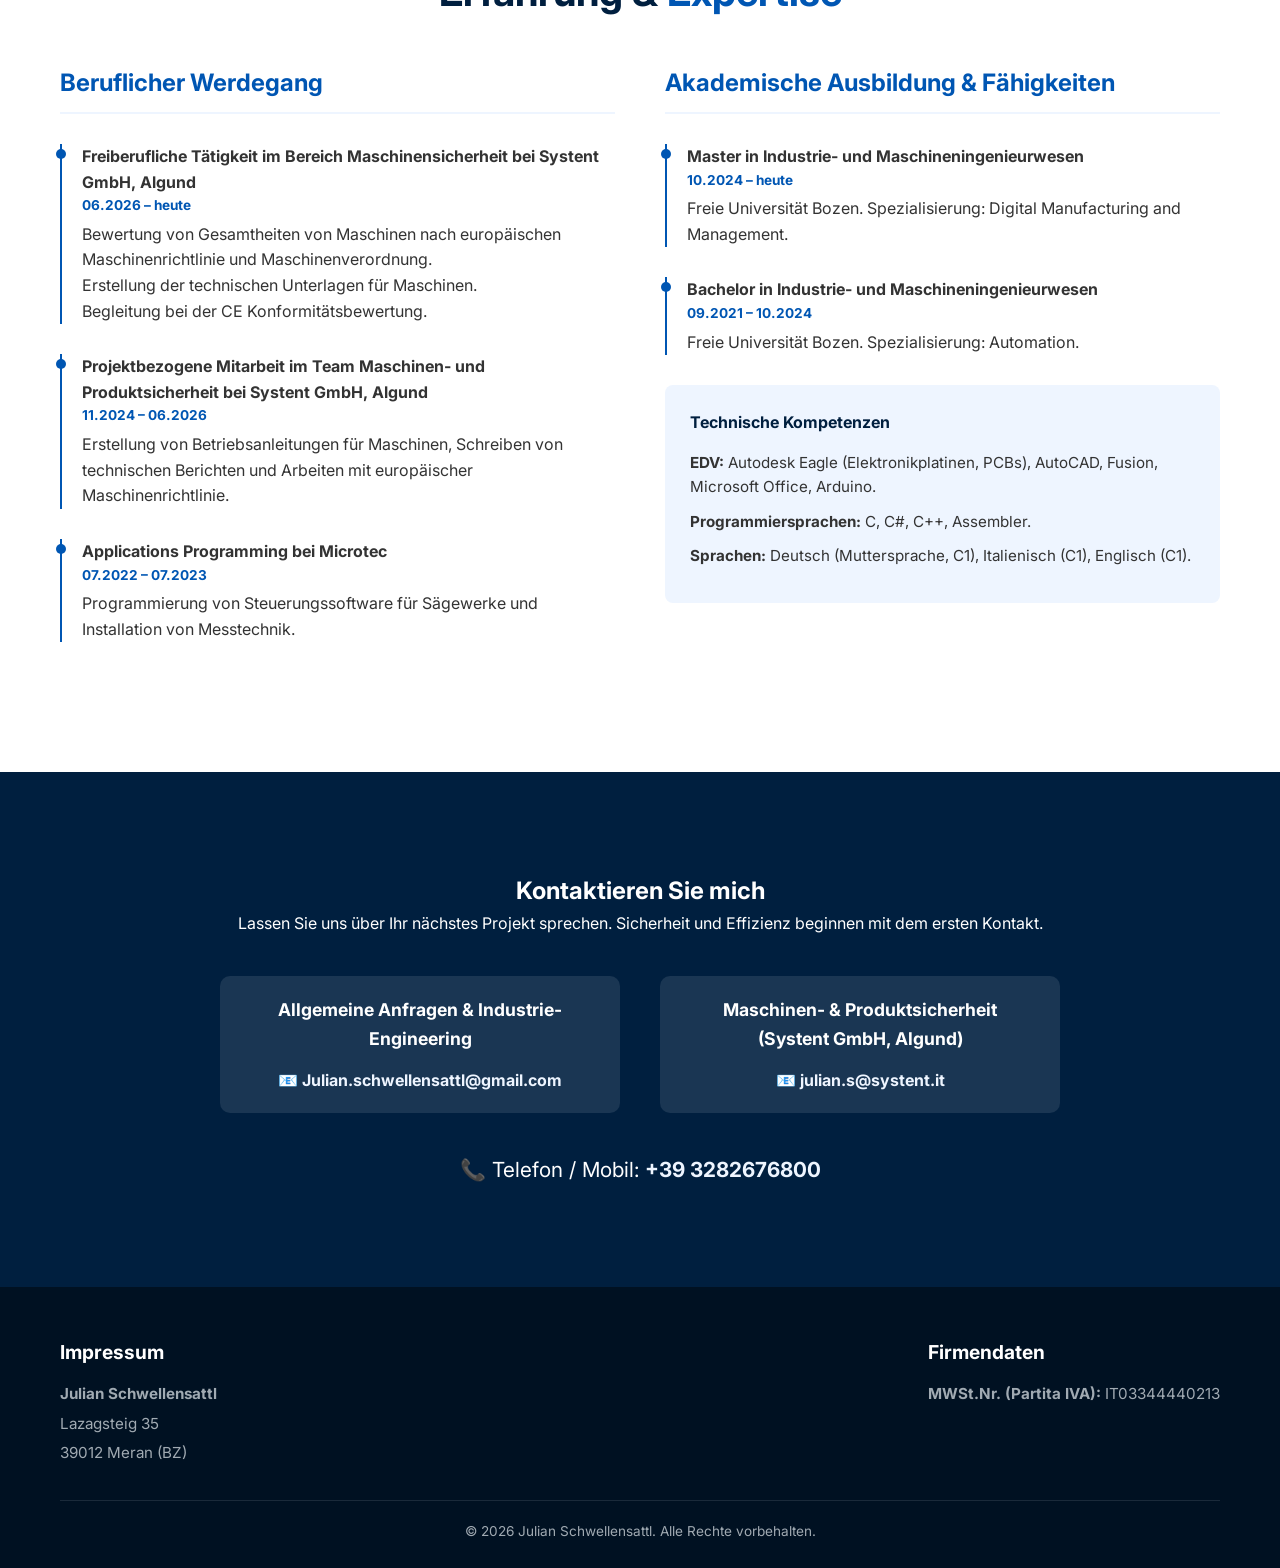
==== commit 78b028f6: "Merge branch 'main' of https://github.com/julianschwellensattl/julianschwellensattl.github.io" ====
--- a/index.html
+++ b/index.html
@@ -183,7 +183,7 @@
                 </div>
                 <div class="contact-box">
                     <h3>Maschinen- & Produktsicherheit (Systent GmbH, Algund)</h3>
-                    <p>📧 <a href="mailto:julian.schwellensattl@systent.it" class="contact-link">julian.schwellensattl@systent.it</a></p>
+                    <p>📧 <a href="mailto:julian.s@systent.it" class="contact-link">julian.s@systent.it</a></p>
                 </div>
             </div>
             <div class="contact-phone">
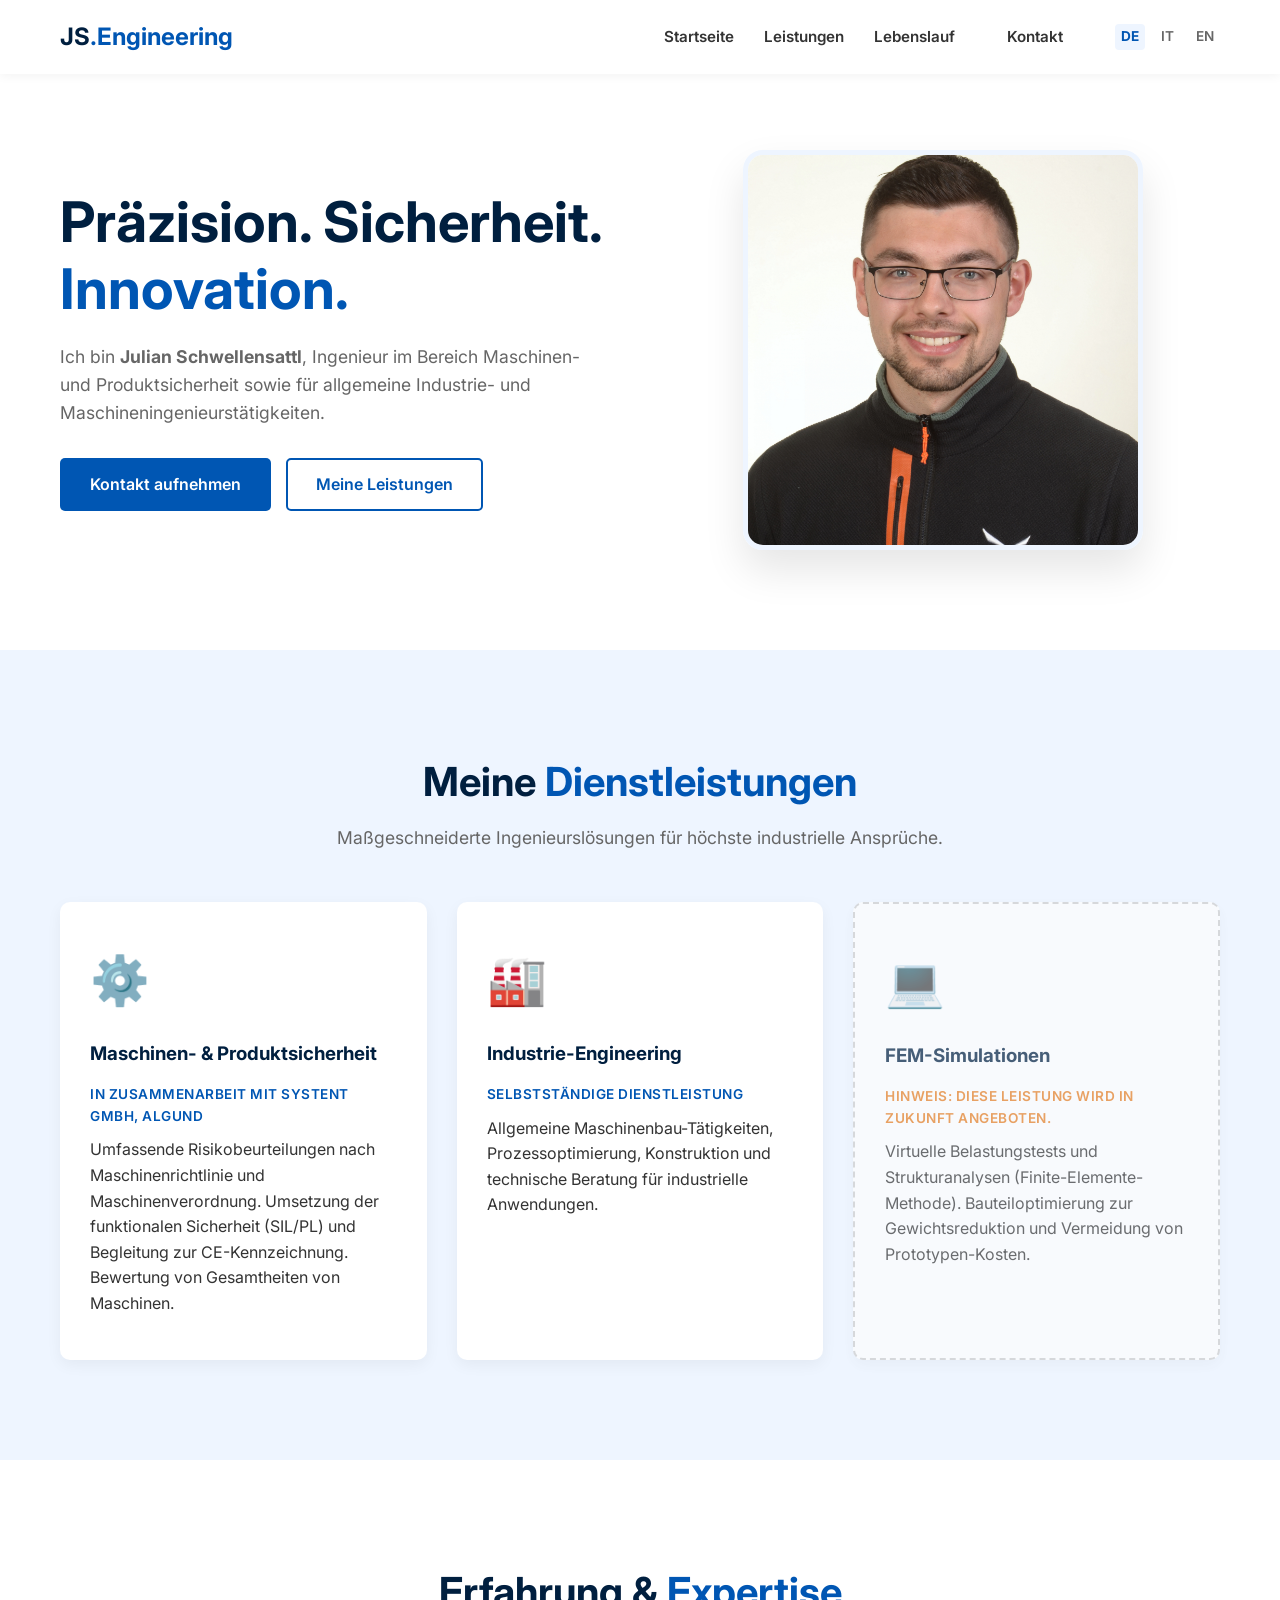
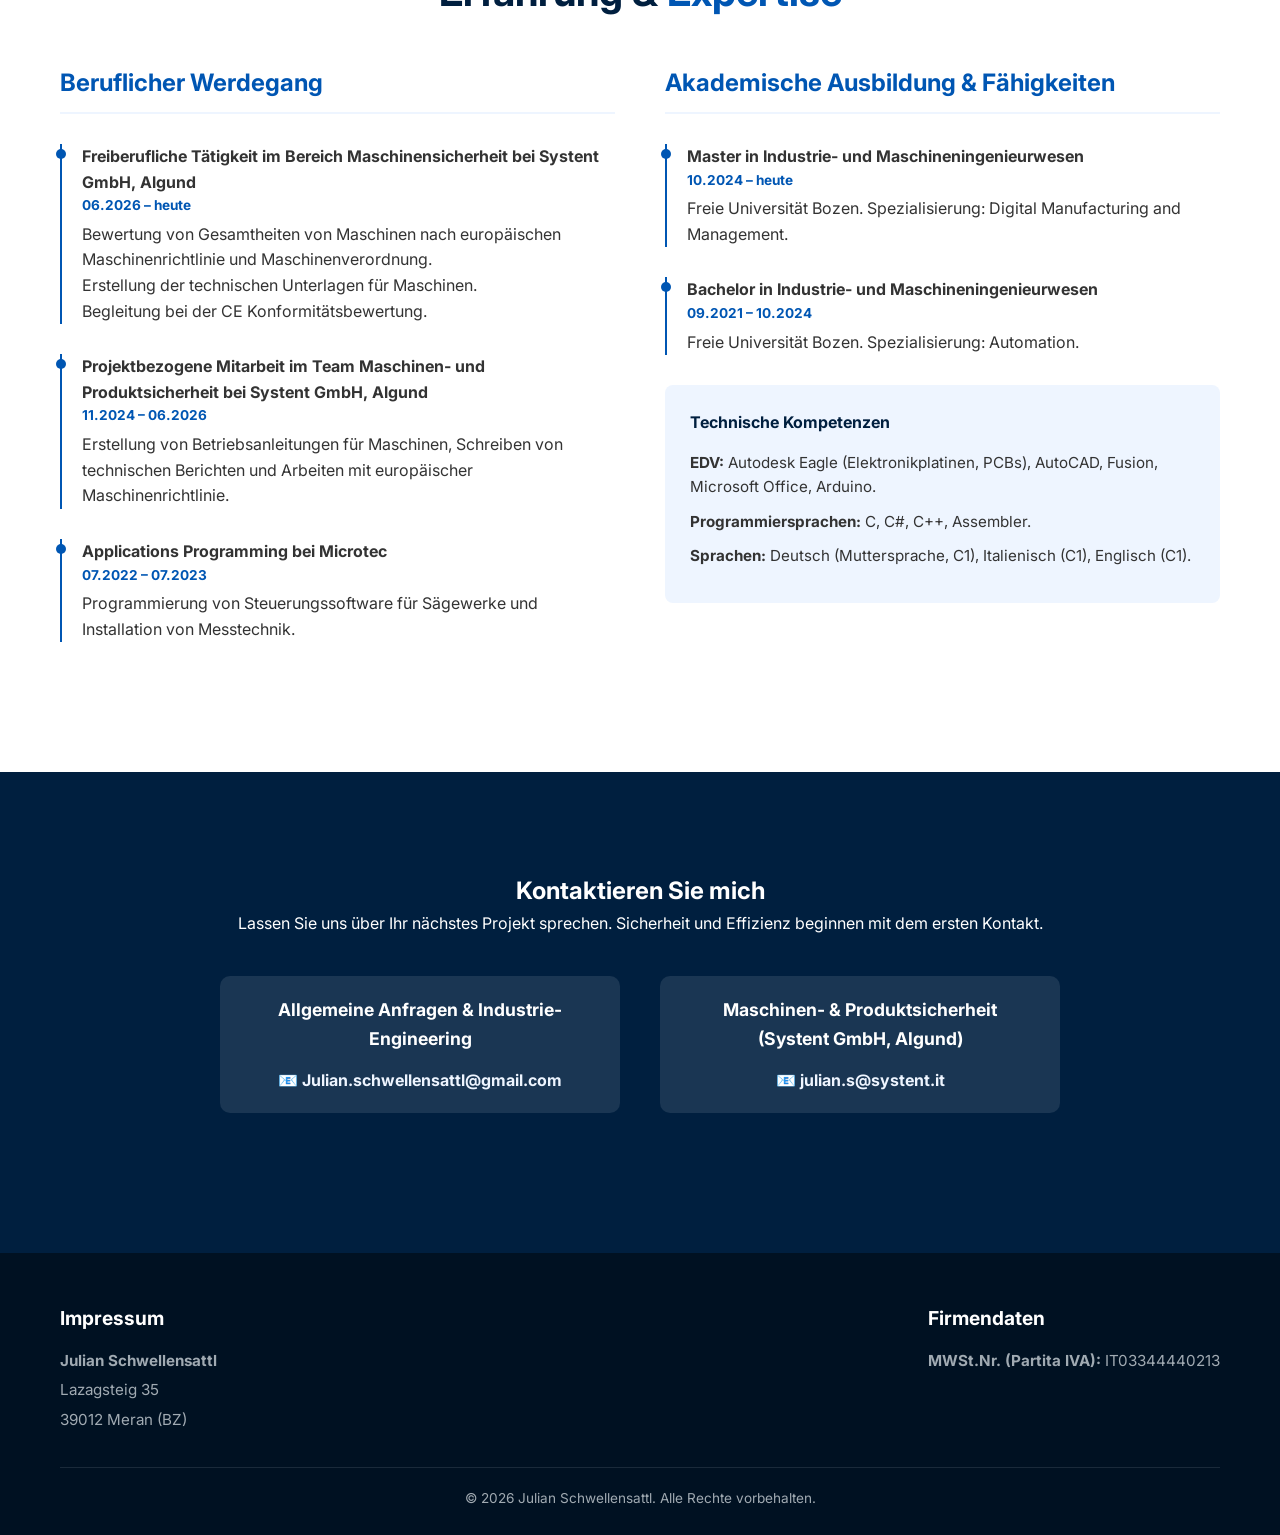
==== commit 8278646f: "Update index.html" ====
--- a/index.html
+++ b/index.html
@@ -28,7 +28,6 @@
       "image": "https://julianschwellensattl.github.io/images/julian-schwellensattl-ingenieur-maschinensicherheit-meran.jpg",
       "@id": "https://julianschwellensattl.github.io/",
       "url": "https://julianschwellensattl.github.io/",
-      "telephone": "+393282676800",
       "address": {
         "@type": "PostalAddress",
         "streetAddress": "Lazagsteig 35",
@@ -186,8 +185,6 @@
                     <p>📧 <a href="mailto:julian.s@systent.it" class="contact-link">julian.s@systent.it</a></p>
                 </div>
             </div>
-            <div class="contact-phone">
-                <p>📞 Telefon / Mobil: <a href="tel:+393282676800" class="contact-link">+39 3282676800</a></p>
             </div>
         </div>
     </section>
